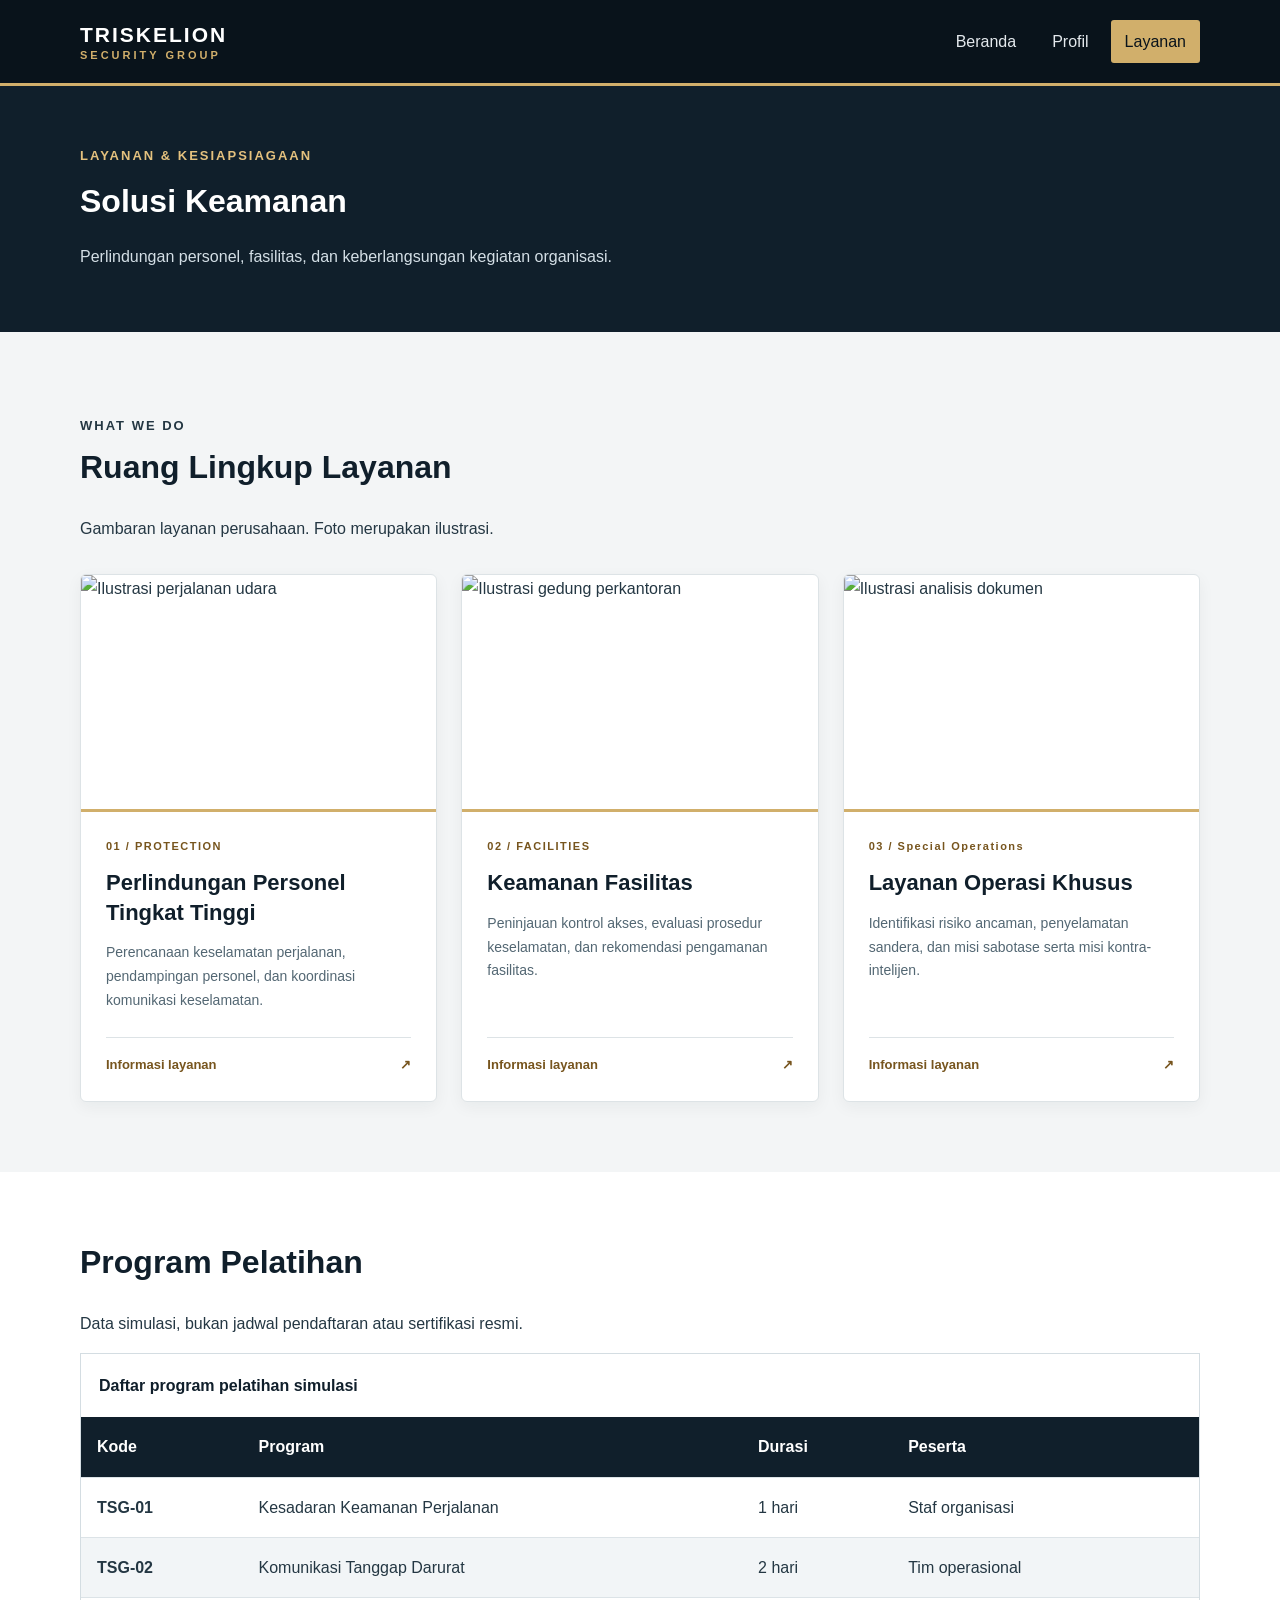
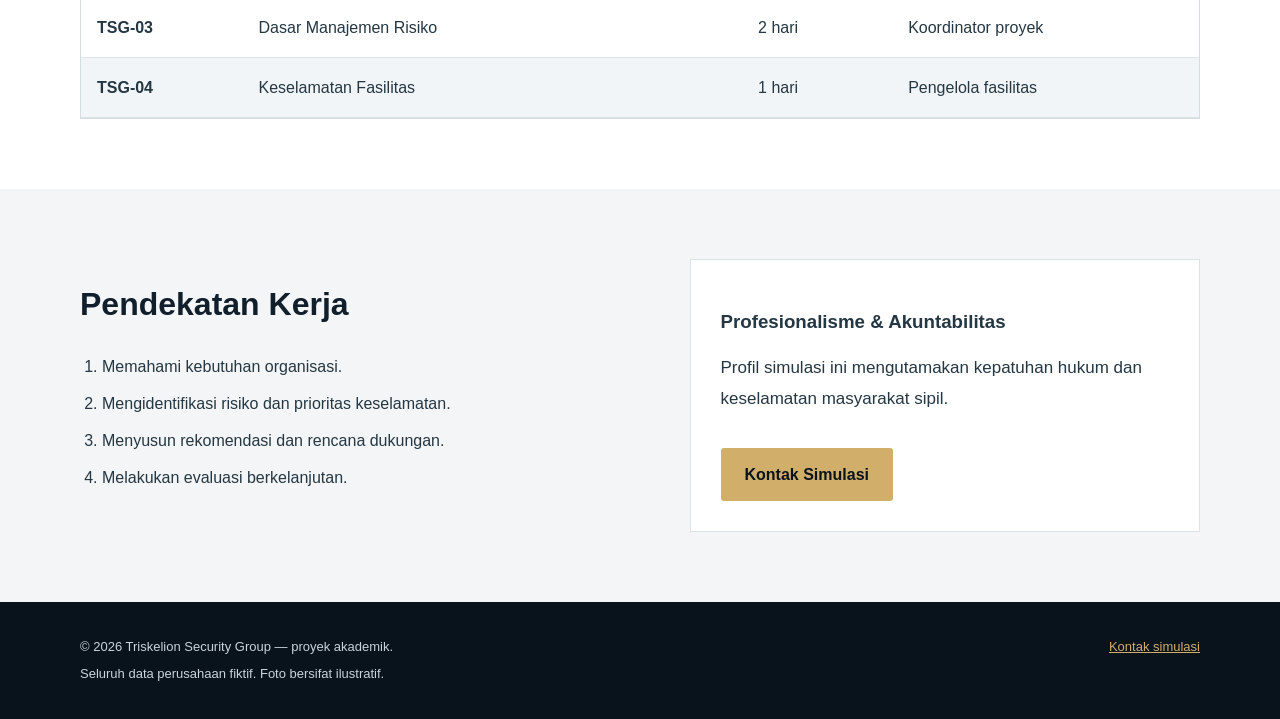
==== layanan.html @ c5c0767a "Add files via upload" ====
<!DOCTYPE html>
<html lang="id">
<head>
    <meta charset="UTF-8">
    <meta name="viewport" content="width=device-width, initial-scale=1">

    <title>Layanan | Triskelion Security Group</title>

    <link rel="stylesheet" href="style.css">
</head>

<body>
    <a class="skip-link" href="#konten">
        Lewati ke konten
    </a>

    <!-- Header -->
    <header class="site-header">
        <div class="container header-inner">

            <a class="brand" href="index.html">
                TRISKELION
                <span>SECURITY GROUP</span>
            </a>

            <nav aria-label="Navigasi utama">
                <a href="index.html">Beranda</a>
                <a href="profil.html">Profil</a>
                <a href="layanan.html" aria-current="page">
                    Layanan
                </a>
            </nav>

        </div>
    </header>

    <!-- Konten Utama -->
    <main id="konten">

        <!-- Judul Halaman -->
        <section class="page-heading">
            <div class="container">

                <p class="eyebrow">
                    Layanan &amp; Kesiapsiagaan
                </p>

                <h1>Solusi Keamanan</h1>

                <p>
                    Perlindungan personel, fasilitas, dan
                    keberlangsungan kegiatan organisasi.
                </p>

            </div>
        </section>

        <!-- Daftar Layanan -->
        <section id="daftar-layanan" class="section">
            <div class="container">

                <p class="eyebrow">WHAT WE DO</p>

                <h2>Ruang Lingkup Layanan</h2>

                <p>
                    Gambaran layanan perusahaan.
                    Foto merupakan ilustrasi.
                </p>

                <div class="cards">

                    <!-- Layanan 1 -->
                    <article class="service-card">

                        <img
                            class="service-image"
                            src="https://images.steamusercontent.com/ugc/22064018964967674/F15FC3710EF5565E9E7D468F56F9765789B783DE/?imw=5000&imh=5000&ima=fit&impolicy=Letterbox&imcolor=%23000000&letterbox=false"
                            alt="Ilustrasi perjalanan udara"
                            width="900"
                            height="600"
                            loading="lazy"
                        >

                        <div class="service-content">

                            <span class="card-number">
                                01 / PROTECTION
                            </span>

                            <h3>Perlindungan Personel Tingkat Tinggi</h3>

                            <p>
                                Perencanaan keselamatan perjalanan,
                                pendampingan personel, dan koordinasi
                                komunikasi keselamatan.
                            </p>

                            <a href="profil.html#kontak">
                                Informasi layanan
                                <span aria-hidden="true">↗</span>
                            </a>

                        </div>
                    </article>

                    <!-- Layanan 2 -->
                    <article class="service-card">

                        <img
                            class="service-image"
                            src="https://images.steamusercontent.com/ugc/22055778834777525/68FD12692650545AEA4F8B4844C490BB27F51218/?imw=5000&imh=5000&ima=fit&impolicy=Letterbox&imcolor=%23000000&letterbox=false"
                            alt="Ilustrasi gedung perkantoran"
                            width="900"
                            height="600"
                            loading="lazy"
                        >

                        <div class="service-content">

                            <span class="card-number">
                                02 / FACILITIES
                            </span>

                            <h3>Keamanan Fasilitas</h3>

                            <p>
                                Peninjauan kontrol akses, evaluasi
                                prosedur keselamatan, dan rekomendasi
                                pengamanan fasilitas.
                            </p>

                            <a href="profil.html#kontak">
                                Informasi layanan
                                <span aria-hidden="true">↗</span>
                            </a>

                        </div>
                    </article>

                    <!-- Layanan 3 -->
                    <article class="service-card">

                        <img
                            class="service-image"
                            src="https://scontent-cgk2-1.xx.fbcdn.net/v/t39.30808-6/533428993_3185999608230452_463466772558959229_n.jpg?stp=dst-jpg_tt6&cstp=mx2048x1152&ctp=s2048x1152&_nc_cat=106&ccb=1-7&_nc_sid=f727a1&_nc_eui2=AeF0JA9vQ9Ovt0RNZ25zZh1ini34-MBJJB-eLfj4wEkkHxS7NZIMg3O3lr8eHGfJoFfIlGL9TCDW0qXz3SmL8dyj&_nc_ohc=PiQ_vxShZlMQ7kNvwEMkpA-&_nc_oc=AdooLE1xzXvPELhQ2lnEap7oZFRF9UNUij4FOZ8TM4TCnRY4TQN5HOiiVqgBmWpYwNgvWXSftDfrBEmT-0Uq8-Se&_nc_zt=23&_nc_ht=scontent-cgk2-1.xx&_nc_gid=7oTXImvB6aTXm4iigLpNgg&_nc_ss=7b2a8&oh=00_AQOFNRpG5vZxbDdGdoQzHl2-xTfs2Kg4q5qufSDm22b53w&oe=6AE01590"
                            alt="Ilustrasi analisis dokumen"
                            width="900"
                            height="600"
                            loading="lazy"
                        >

                        <div class="service-content">

                            <span class="card-number">
                                03 / Special Operations
                            </span>

                            <h3>Layanan Operasi Khusus</h3>

                            <p>
                                Identifikasi risiko ancaman,
                                penyelamatan sandera,
                                dan misi sabotase serta misi kontra-intelijen.
                            </p>

                            <a href="profil.html#kontak">
                                Informasi layanan
                                <span aria-hidden="true">↗</span>
                            </a>

                        </div>
                    </article>

                </div>
            </div>
        </section>

        <!-- Program Pelatihan -->
        <section class="section white" id="program">
            <div class="container">

                <h2>Program Pelatihan</h2>

                <p>
                    Data simulasi, bukan jadwal pendaftaran
                    atau sertifikasi resmi.
                </p>

                <div class="table-wrap">

                    <table>
                        <caption>
                            Daftar program pelatihan simulasi
                        </caption>

                        <thead>
                            <tr>
                                <th scope="col">Kode</th>
                                <th scope="col">Program</th>
                                <th scope="col">Durasi</th>
                                <th scope="col">Peserta</th>
                            </tr>
                        </thead>

                        <tbody>
                            <tr>
                                <th scope="row">TSG-01</th>
                                <td>
                                    Kesadaran Keamanan Perjalanan
                                </td>
                                <td>1 hari</td>
                                <td>Staf organisasi</td>
                            </tr>

                            <tr>
                                <th scope="row">TSG-02</th>
                                <td>
                                    Komunikasi Tanggap Darurat
                                </td>
                                <td>2 hari</td>
                                <td>Tim operasional</td>
                            </tr>

                            <tr>
                                <th scope="row">TSG-03</th>
                                <td>
                                    Dasar Manajemen Risiko
                                </td>
                                <td>2 hari</td>
                                <td>Koordinator proyek</td>
                            </tr>

                            <tr>
                                <th scope="row">TSG-04</th>
                                <td>Keselamatan Fasilitas</td>
                                <td>1 hari</td>
                                <td>Pengelola fasilitas</td>
                            </tr>
                        </tbody>
                    </table>

                </div>
            </div>
        </section>

        <!-- Pendekatan Kerja -->
        <section class="section">
            <div class="container split">

                <div>
                    <h2>Pendekatan Kerja</h2>

                    <ol class="values">
                        <li>
                            Memahami kebutuhan organisasi.
                        </li>

                        <li>
                            Mengidentifikasi risiko dan prioritas
                            keselamatan.
                        </li>

                        <li>
                            Menyusun rekomendasi dan rencana dukungan.
                        </li>

                        <li>
                            Melakukan evaluasi berkelanjutan.
                        </li>
                    </ol>
                </div>

                <!-- Kotak Kontak -->
                <aside class="contact-box">

                    <h3>Profesionalisme &amp; Akuntabilitas</h3>

                    <p>
                        Profil simulasi ini mengutamakan kepatuhan
                        hukum dan keselamatan masyarakat sipil.
                    </p>

                    <a class="button" href="profil.html#kontak">
                        Kontak Simulasi
                    </a>

                </aside>

            </div>
        </section>

    </main>

    <!-- Footer -->
    <footer class="site-footer">
        <div class="container footer-inner">

            <div>
                <p>
                    © 2026 Triskelion Security Group —
                    proyek akademik.
                </p>

                <p>
                    Seluruh data perusahaan fiktif.
                    Foto bersifat ilustratif.
                </p>
            </div>

            <p>
                <a href="profil.html#kontak">
                    Kontak simulasi
                </a>
            </p>

        </div>
    </footer>

</body>
</html>
---- style.css ----
/* =========================================
   1. VARIABEL DAN RESET
========================================= */

:root {
    --navy: #101f2b;
    --dark: #09131b;
    --gold: #d1af6b;
    --paper: #f3f5f6;
    --text: #243743;
}

* {
    box-sizing: border-box;
}

html {
    scroll-behavior: smooth;
}

body {
    margin: 0;
    font-family: Arial, Helvetica, sans-serif;
    color: var(--text);
    line-height: 1.7;
    background: var(--paper);
}

a {
    color: #77551e;
}

img {
    max-width: 100%;
    height: auto;
    display: block;
}

.container {
    width: min(1120px, 90%);
    margin: auto;
}

/* =========================================
   2. SKIP LINK DAN AKSESIBILITAS
========================================= */

.skip-link {
    position: absolute;
    top: -100px;
    left: 10px;
    background: white;
    padding: 12px;
    z-index: 100;
}

.skip-link:focus {
    top: 10px;
}

a:focus-visible {
    outline: 3px solid #2983b5;
    outline-offset: 4px;
}

/* =========================================
   3. HEADER DAN NAVIGASI
========================================= */

.site-header {
    position: relative;
    z-index: 10;
    background: var(--dark);
    color: white;
    border-bottom: 3px solid var(--gold);
}

.header-inner {
    display: flex;
    justify-content: space-between;
    align-items: center;
    gap: 24px;
    padding: 20px 0;
}

.brand {
    color: white;
    text-decoration: none;
    font-size: 21px;
    font-weight: 700;
    letter-spacing: 2px;
    line-height: 1.3;
}

.brand span {
    display: block;
    color: var(--gold);
    font-size: 11px;
    letter-spacing: 3px;
}

nav {
    display: flex;
    flex-wrap: wrap;
    gap: 8px;
}

nav a {
    color: #e4e9ed;
    text-decoration: none;
    padding: 8px 14px;
    border-radius: 3px;
    transition: background 0.2s ease;
}

nav a:hover,
nav a[aria-current="page"] {
    background: var(--gold);
    color: var(--dark);
}

/* =========================================
   4. HERO HALAMAN BERANDA
========================================= */

.hero {
    position: relative;
    display: flex;
    align-items: center;
    min-height: 900px;
    padding: 80px 0;
    overflow: hidden;
    isolation: isolate;
    background: var(--navy);
    color: white;
}

.hero-slideshow {
    position: absolute;
    inset: 0;
    z-index: -2;
}

.hero-slide {
    position: absolute;
    inset: 0;
    background-size: cover;
    background-position: center;
    background-repeat: no-repeat;
    opacity: 0;
    transform: scale(1);
    transition:
        opacity 1.5s ease-in-out,
        transform 7s linear;
}

.hero-slide.slide-1 {
    background-image: url("assets/Triskelion.jpg");
}

.hero-slide.slide-2 {
    background-image: url("assets/Triskelion-2.jpg");
}

.hero-slide.slide-3 {
    background-image: url("assets/Triskelion-3.jpg");
}

.hero-slide.active {
    opacity: 1;
    transform: scale(1.08);
}

.hero-overlay {
    position: absolute;
    inset: 0;
    z-index: -1;
    pointer-events: none;
    background: linear-gradient(
        90deg,
        rgba(9, 19, 27, 0.94) 0%,
        rgba(9, 19, 27, 0.78) 38%,
        rgba(9, 19, 27, 0.40) 68%,
        rgba(9, 19, 27, 0.20) 100%
    );
}

.hero-content {
    position: relative;
    z-index: 1;
    width: min(1120px, 90%);
    margin: 0 auto;
}

.hero h1 {
    max-width: 720px;
    font-size: clamp(36px, 5vw, 58px);
    line-height: 1.12;
    margin: 18px 0 24px;
    color: white;
}

.hero .hero-description {
    max-width: 520px;
    color: #e1e8ed;
    font-size: 17px;
    line-height: 1.85;
}

/* =========================================
   5. JUDUL HALAMAN (Profil/Layanan)
========================================= */

.page-heading {
    padding: 46px 0;
    background: var(--navy);
    color: white;
}

.page-heading h1 {
    font-size: 32px;
    line-height: 1.3;
    margin: 14px 0 20px;
}

.page-heading .eyebrow {
    color: #e4c17e;
}

.page-heading p:last-child {
    max-width: 720px;
    color: #d4dfe6;
}

/* =========================================
   6. HERO PROFIL PERUSAHAAN
========================================= */

.profile-hero {
    position: relative;
    display: flex;
    align-items: center;
    min-height: 600px;
    padding: 80px 0;
    overflow: hidden;
    isolation: isolate;
    background-color: var(--navy);
    background-image:
        linear-gradient(
            90deg,
            rgba(9, 19, 27, 0.96) 0%,
            rgba(9, 19, 27, 0.86) 35%,
            rgba(9, 19, 27, 0.60) 65%,
            rgba(9, 19, 27, 0.30) 100%
        ),
        url("assets/Triskelion\ Profile.jpg");
    background-size: cover;
    background-position: center;
    background-repeat: no-repeat;
    color: white;
}

.profile-overlay {
    position: absolute;
    inset: 0;
    z-index: -1;
    background: linear-gradient(
        0deg,
        rgba(9, 19, 27, 0.40),
        transparent 50%
    );
}

.profile-content {
    position: relative;
    z-index: 1;
    width: min(1120px, 90%);
    margin: 0 auto;
}

.profile-content h2 {
    max-width: 750px;
    color: white;
    font-size: clamp(36px, 5vw, 54px);
    line-height: 1.15;
    margin: 16px 0 28px;
}

.profile-content > p:not(.eyebrow) {
    max-width: 700px;
    color: #e1e8ed;
    font-size: 16px;
    line-height: 1.9;
    margin-bottom: 18px;
}

.profile-vision {
    max-width: 700px;
    margin-top: 30px;
    padding-left: 20px;
    border-left: 3px solid var(--gold);
}

.profile-vision h3 {
    color: var(--gold);
    font-size: 21px;
    margin: 0 0 8px;
}

.profile-vision p {
    color: #e1e8ed;
    margin: 0;
    line-height: 1.8;
}

/* =========================================
   7. TOMBOL
========================================= */

.button {
    display: inline-block;
    background: var(--gold);
    color: var(--dark);
    padding: 13px 24px;
    text-decoration: none;
    font-weight: bold;
    font-size: 16px;
    border-radius: 3px;
    margin-top: 18px;
    transition: background 0.2s ease;
}

.button:hover {
    background: #e3c88f;
}

/* =========================================
   8. BAGIAN UMUM
========================================= */

.section {
    padding: 70px 0;
}

.white {
    background: white;
}

h2 {
    font-size: 32px;
    line-height: 1.3;
    margin-top: 0;
    color: var(--navy);
}

h3 {
    line-height: 1.35;
}

.eyebrow {
    font-size: 13px;
    letter-spacing: 2px;
    text-transform: uppercase;
    font-weight: 700;
    margin-bottom: 10px;
}

.split {
    display: grid;
    grid-template-columns: 1.1fr 1fr;
    gap: 48px;
    align-items: center;
}

.split p {
    margin-top: 0;
    margin-bottom: 16px;
    font-size: 17px;
    line-height: 1.8;
}

/* =========================================
   9. SECTION DENGAN BACKGROUND GAMBAR
   (Tentang Kami & Kapabilitas Utama)
========================================= */

.about-bg,
.capabilities-bg {
    position: relative;
    color: white;
    min-height: 100px;
    display: flex;
    align-items: center;
    background-size: cover;
    background-position: center;
    background-repeat: no-repeat;
    background-attachment: fixed; /*Tambahan Efek Parallax */
}

/* -- Tentang Kami -- */
.about-bg {
    background-color: var(--navy);
    background-image:
         linear-gradient(
            rgba(16, 31, 43, 0.60), 
            rgba(16, 31, 43, 0.60)
        ),
        url("assets/about.jpg");
}

/* -- Kapabilitas Utama -- */
.capabilities-bg {
    background-color: var(--dark);
    background-image:
        linear-gradient(
            rgba(16, 31, 43, 0.60), 
            rgba(16, 31, 43, 0.60)
        ),
        url("assets/Kapabilitas.jpg");
}

/* Warna teks di atas background gelap */
.about-bg h2,
.capabilities-bg h2 {
    color: white;
    font-size: 38px;
    line-height: 1.2;
}

.about-bg .eyebrow,
.capabilities-bg .eyebrow {
    color: var(--gold);
}

.about-bg p,
.capabilities-bg p {
    color: #dce3e7;
    font-size: 17px;
    line-height: 1.85;
}

/* =========================================
   10. KARTU KAPABILITAS
========================================= */

.cards {
    display: grid;
    grid-template-columns: repeat(3, minmax(0, 1fr));
    gap: 24px;
    margin-top: 32px;
}

.card {
    padding: 32px;
    background: white;
    border: 1px solid #dde3e6;
    border-top: 3px solid var(--gold);
    border-radius: 4px;
}

.card h3 {
    margin-top: 10px;
    margin-bottom: 12px;
    font-size: 22px;
}

.card p {
    margin-bottom: 0;
    font-size: 16px;
    line-height: 1.75;
}

.number {
    font-size: 13px;
    color: #77551e;
    font-weight: bold;
    letter-spacing: 2px;
}

/* Kartu transparan (glass) khusus di area Kapabilitas */
.capabilities-bg .card {
    background: rgba(255, 255, 255, 0.10);
    backdrop-filter: blur(8px);
    -webkit-backdrop-filter: blur(8px);
    border: 1px solid rgba(255, 255, 255, 0.20);
    border-top: 3px solid var(--gold);
    color: white;
}

.capabilities-bg .card h3 {
    color: var(--gold);
}

.capabilities-bg .card p {
    color: #e1e8ed;
}

.capabilities-bg .card .number {
    color: #f0d9a8;
}

/* =========================================
   11. PEMBERITAHUAN
========================================= */

.notice {
    background: #f3ead7;
    border-left: 4px solid #987131;
    padding: 18px 22px;
    margin-top: 32px;
    font-size: 15px;
    color: var(--text);
}

/* =========================================
   12. TABEL INFORMASI PERUSAHAAN
========================================= */

.table-wrap {
    overflow-x: auto;
    border: 1px solid #d4dde2;
    background: white;
}

table {
    width: 100%;
    border-collapse: collapse;
    min-width: 640px;
}

caption {
    text-align: left;
    padding: 18px;
    font-weight: bold;
    color: var(--navy);
}

th,
td {
    padding: 16px;
    text-align: left;
    border-bottom: 1px solid #dce3e7;
}

thead {
    background: var(--navy);
    color: white;
}

tbody tr:nth-child(even) {
    background: #f2f5f7;
}

/* =========================================
   13. MISI, NILAI, DAN KONTAK
========================================= */

figure {
    margin: 0;
}

figcaption {
    font-size: 13px;
    margin-top: 10px;
    color: #536773;
}

.values {
    padding-left: 22px;
}

.values li {
    margin-bottom: 10px;
}

.contact-box {
    padding: 30px;
    background: white;
    border: 1px solid #dce3e7;
}

address {
    font-style: normal;
}

/* =========================================
   14. KARTU KHUSUS HALAMAN LAYANAN
========================================= */

#daftar-layanan .cards {
    grid-template-columns: repeat(3, minmax(0, 1fr));
    align-items: stretch;
}

#daftar-layanan .service-card {
    display: flex;
    flex-direction: column;
    min-width: 0;
    padding: 0;
    overflow: hidden;
    background: white;
    border: 1px solid #dde3e6;
    border-radius: 6px;
    box-shadow: 0 5px 16px #101f2b0d;
    transition: transform 0.2s, box-shadow 0.2s;
}

#daftar-layanan .service-card:hover {
    transform: translateY(-5px);
    box-shadow: 0 12px 24px #101f2b1f;
}

#daftar-layanan .service-image {
    display: block;
    flex-shrink: 0;
    width: 100%;
    height: auto;
    aspect-ratio: 3 / 2;
    object-fit: cover;
    border-bottom: 3px solid var(--gold);
}

#daftar-layanan .service-content {
    display: flex;
    flex: 1;
    flex-direction: column;
    padding: 25px;
}

#daftar-layanan .card-number {
    display: block;
    margin-bottom: 12px;
    color: #77551e;
    font-size: 11px;
    font-weight: 700;
    letter-spacing: 1.5px;
}

#daftar-layanan h3 {
    margin: 0 0 14px;
    color: var(--navy);
    font-size: 22px;
}

#daftar-layanan .service-content p {
    margin: 0 0 24px;
    color: #536773;
    font-size: 14px;
}

#daftar-layanan .service-content a {
    display: flex;
    justify-content: space-between;
    gap: 14px;
    margin-top: auto;
    padding-top: 16px;
    border-top: 1px solid #dde3e6;
    text-decoration: none;
    font-size: 13px;
    font-weight: 700;
}

/* =========================================
   15. FOOTER
========================================= */

.site-footer {
    background: var(--dark);
    color: #c8d4db;
    padding: 30px 0;
    font-size: 13px;
}

.site-footer a {
    color: var(--gold);
}

.footer-inner {
    display: flex;
    justify-content: space-between;
    gap: 24px;
}

.site-footer p {
    margin: 4px 0;
}

/* =========================================
   16. RESPONSIVE (TABLET & HP)
========================================= */

@media (max-width: 900px) {
    .about-bg,
    .capabilities-bg {
        min-height: 700px;
    }

    .about-bg h2,
    .capabilities-bg h2 {
        font-size: 32px;
    }
}

@media (max-width: 760px) {

    .header-inner,
    .footer-inner {
        flex-direction: column;
        align-items: flex-start;
    }

    nav {
        width: 100%;
    }

    /* Hero */
    .hero {
        min-height: 600px;
        padding: 60px 0;
        background-position: center;
    }

    .hero-overlay {
        background: linear-gradient(
            90deg,
            rgba(9, 19, 27, 0.92),
            rgba(9, 19, 27, 0.60)
        );
    }

    .hero h1 {
        font-size: clamp(34px, 8vw, 46px);
    }

    .hero .hero-description {
        font-size: 15px;
    }

    /* Profil Hero */
    .profile-hero {
        min-height: 600px;
        padding: 60px 0;
        background-image:
            linear-gradient(
                90deg,
                rgba(9, 19, 27, 0.91),
                rgba(9, 19, 27, 0.72)
            ),
            url("assets/Triskelion.jpg");
        background-position: center;
    }

    .profile-content h2 {
        font-size: clamp(34px, 8vw, 44px);
    }

    .profile-content > p:not(.eyebrow) {
        font-size: 15px;
    }

    /* Section dengan background gambar */
    .about-bg,
    .capabilities-bg {
        min-height: auto;
        padding: 80px 0;
        background-attachment: scroll;
    }

    .about-bg h2,
    .capabilities-bg h2 {
        font-size: 30px;
    }

    .about-bg p,
    .capabilities-bg p {
        font-size: 15px;
    }

    /* Umum */
    .section {
        padding: 50px 0;
    }

    h2 {
        font-size: 26px;
    }

    .split,
    .cards {
        grid-template-columns: 1fr;
        gap: 24px;
    }

    .split p {
        font-size: 16px;
    }

    .card {
        padding: 26px;
    }

    #daftar-layanan .cards {
        grid-template-columns: minmax(0, 1fr);
    }

    .contact-box {
        padding: 22px;
    }
}

/* =========================================
   17. PENGATURAN ANIMASI
========================================= */

@media (prefers-reduced-motion: reduce) {

    html {
        scroll-behavior: auto;
    }

    .hero-slide,
    .hero-slide.active {
        transition: none;
        transform: none;
    }

    .button,
    #daftar-layanan .service-card {
        transition: none;
    }

    #daftar-layanan .service-card:hover {
        transform: none;
    }
}
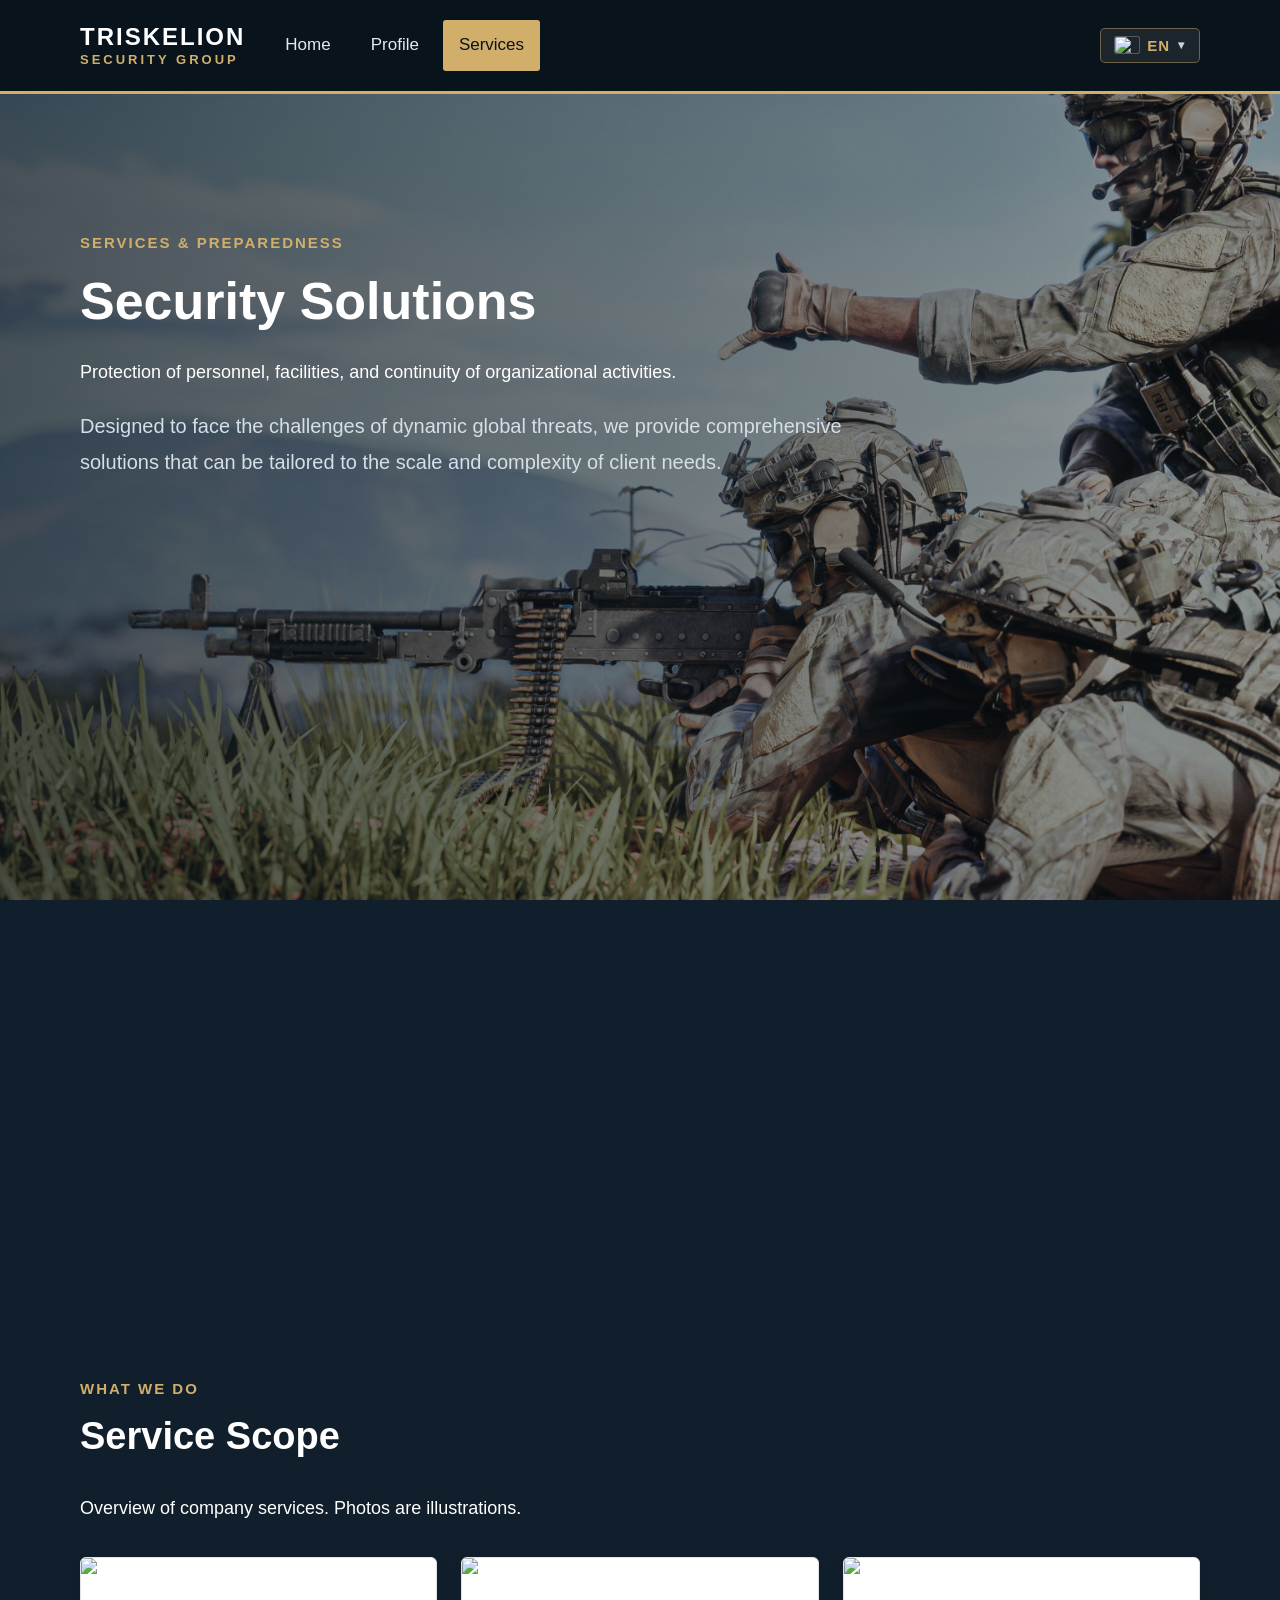
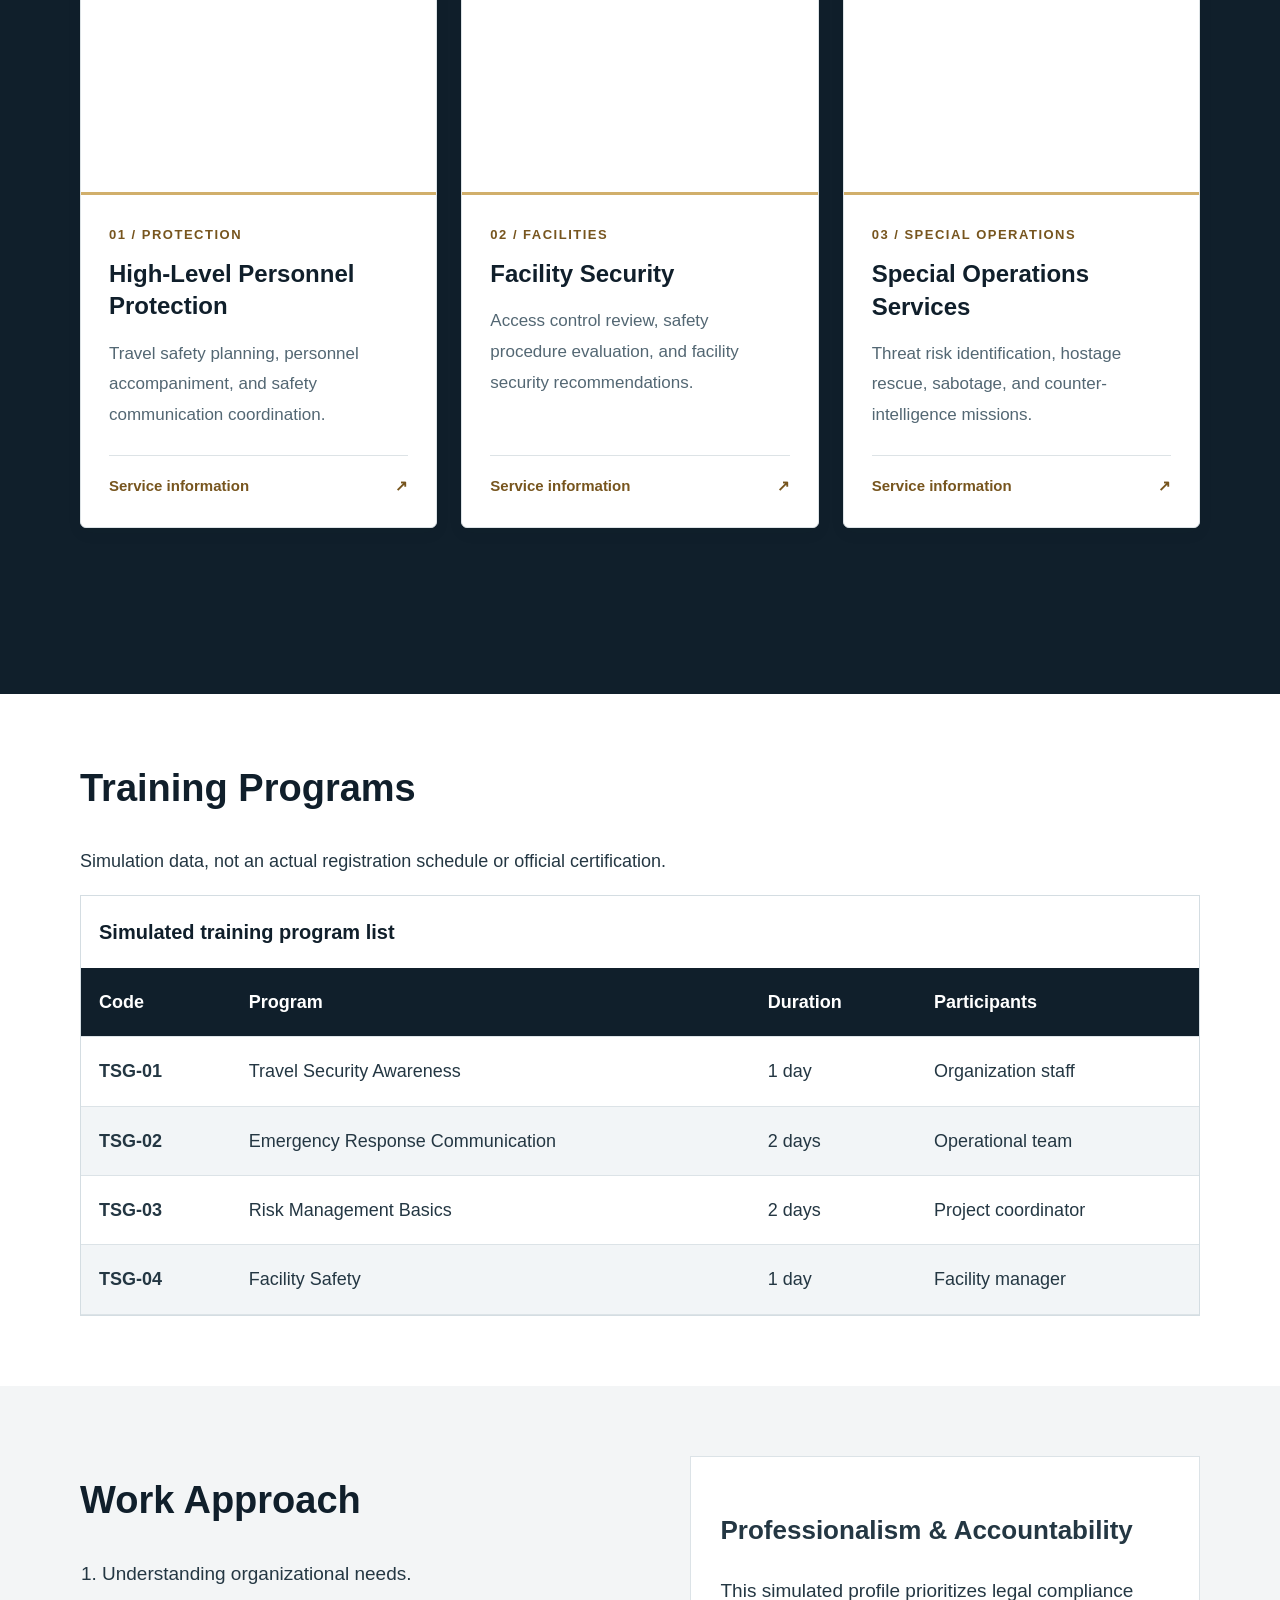
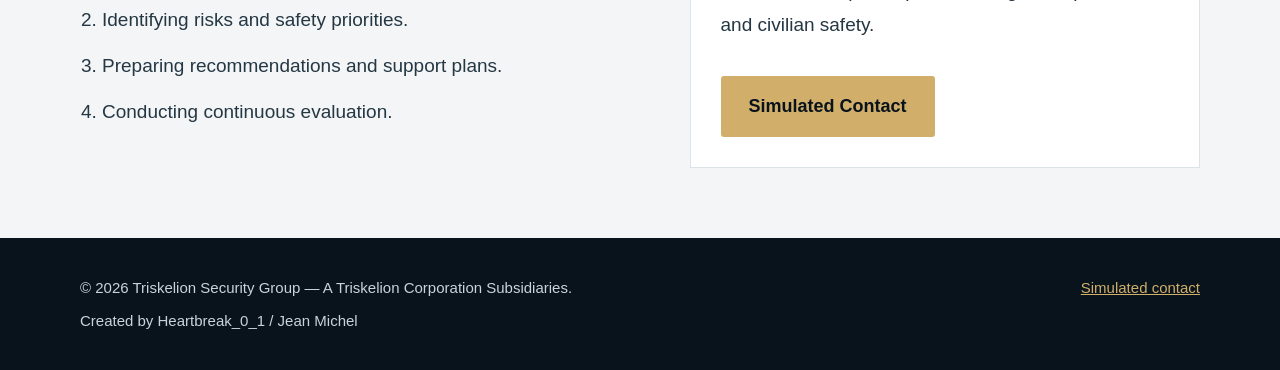
==== commit 42ae64a6: "Add files via upload" ====
--- a/layanan.html
+++ b/layanan.html
@@ -1,322 +1,171 @@
-
 <!DOCTYPE html>
 <html lang="id">
 <head>
     <meta charset="UTF-8">
     <meta name="viewport" content="width=device-width, initial-scale=1">
+    <title>Layanan | Triskelion Security Group</title>
+    <link rel="stylesheet" href="style.css">
+    <script src="lang.js" defer></script>
+</head>
+<body>
+    <a class="skip-link" href="#konten" data-i18n="nav.skip">Lewati ke konten</a>
 
-    <title>Layanan | Triskelion Security Group</title>
-
-    <link rel="stylesheet" href="style.css">
-</head>
-
-<body>
-    <a class="skip-link" href="#konten">
-        Lewati ke konten
-    </a>
-
-    <!-- Header -->
     <header class="site-header">
         <div class="container header-inner">
-
             <a class="brand" href="index.html">
                 TRISKELION
                 <span>SECURITY GROUP</span>
             </a>
 
-            <nav aria-label="Navigasi utama">
-                <a href="index.html">Beranda</a>
-                <a href="profil.html">Profil</a>
-                <a href="layanan.html" aria-current="page">
-                    Layanan
-                </a>
+            <nav aria-label="Navigasi utama" data-i18n-aria="nav.aria">
+                <a href="index.html" data-i18n="nav.home">Beranda</a>
+                <a href="profil.html" data-i18n="nav.profile">Profil</a>
+                <a href="layanan.html" aria-current="page" data-i18n="nav.services">Layanan</a>
             </nav>
 
+            <div class="lang-dropdown" id="lang-dropdown">
+                <button type="button" class="lang-trigger" id="lang-trigger" aria-haspopup="listbox" aria-expanded="false" aria-label="Pilih Bahasa">
+                    <img class="lang-current-flag" id="lang-current-flag" src="https://flagcdn.com/w40/id.png" alt="Indonesia" width="24" height="16">
+                    <span class="lang-current-label" id="lang-current-label">ID</span>
+                    <span class="lang-caret" aria-hidden="true">▾</span>
+                </button>
+                <div class="lang-menu" id="lang-menu" role="listbox" aria-label="Pilih Bahasa" hidden></div>
+            </div>
         </div>
     </header>
 
-    <!-- Konten Utama -->
     <main id="konten">
-
-        <!-- Judul Halaman -->
-        <section class="page-heading">
+        <section class="page-heading-layanan">
             <div class="container">
-
-                <p class="eyebrow">
-                    Layanan &amp; Kesiapsiagaan
+                <p class="eyebrow" data-i18n="layanan.page.eyebrow">Layanan &amp; Kesiapsiagaan</p>
+                <h1 data-i18n="layanan.page.title">Solusi Keamanan</h1>
+                
+                <p data-i18n="layanan.page.desc">
+                    Perlindungan personel, fasilitas, dan keberlangsungan kegiatan organisasi.
                 </p>
-
-                <h1>Solusi Keamanan</h1>
-
-                <p>
-                    Perlindungan personel, fasilitas, dan
-                    keberlangsungan kegiatan organisasi.
+                <!-- Tambahan Deskripsi Baru -->
+                <p class="desc-2" data-i18n="layanan.page.desc2">
+                    Dirancang untuk menghadapi tantangan dinamika ancaman global, kami menyediakan solusi komprehensif yang dapat disesuaikan dengan skala dan kompleksitas kebutuhan klien.
                 </p>
-
             </div>
         </section>
 
-        <!-- Daftar Layanan -->
-        <section id="daftar-layanan" class="section">
+        <section id="daftar-layanan" class="section layanan-bg">
             <div class="container">
-
-                <p class="eyebrow">WHAT WE DO</p>
-
-                <h2>Ruang Lingkup Layanan</h2>
-
-                <p>
-                    Gambaran layanan perusahaan.
-                    Foto merupakan ilustrasi.
-                </p>
+                <p class="eyebrow" data-i18n="layanan.list.eyebrow">APA YANG KAMI LAKUKAN</p>
+                <h2 data-i18n="layanan.list.title">Ruang Lingkup Layanan</h2>
+                <p data-i18n="layanan.list.desc">Gambaran layanan perusahaan. Foto merupakan ilustrasi.</p>
 
                 <div class="cards">
-
-                    <!-- Layanan 1 -->
                     <article class="service-card">
-
-                        <img
-                            class="service-image"
-                            src="https://images.steamusercontent.com/ugc/22064018964967674/F15FC3710EF5565E9E7D468F56F9765789B783DE/?imw=5000&imh=5000&ima=fit&impolicy=Letterbox&imcolor=%23000000&letterbox=false"
-                            alt="Ilustrasi perjalanan udara"
-                            width="900"
-                            height="600"
-                            loading="lazy"
-                        >
-
+                        <img class="service-image" src="https://pbs.twimg.com/media/GWKemZGagAAzxGp?format=jpg&name=4096x4096" alt="Ilustrasi perjalanan udara" data-i18n-alt="layanan.card1.alt" width="900" height="600" loading="lazy">
                         <div class="service-content">
-
-                            <span class="card-number">
-                                01 / PROTECTION
-                            </span>
-
-                            <h3>Perlindungan Personel Tingkat Tinggi</h3>
-
-                            <p>
-                                Perencanaan keselamatan perjalanan,
-                                pendampingan personel, dan koordinasi
-                                komunikasi keselamatan.
-                            </p>
-
-                            <a href="profil.html#kontak">
-                                Informasi layanan
-                                <span aria-hidden="true">↗</span>
-                            </a>
-
+                            <span class="card-number" data-i18n="layanan.card1.num">01 / PERLINDUNGAN</span>
+                            <h3 data-i18n="layanan.card1.title">Perlindungan Personel Tingkat Tinggi</h3>
+                            <p data-i18n="layanan.card1.desc">Perencanaan keselamatan perjalanan, pendampingan personel, dan koordinasi komunikasi keselamatan.</p>
+                            <a href="profil.html#kontak"><span data-i18n="layanan.card.cta">Informasi layanan</span><span aria-hidden="true">↗</span></a>
                         </div>
                     </article>
 
-                    <!-- Layanan 2 -->
                     <article class="service-card">
-
-                        <img
-                            class="service-image"
-                            src="https://images.steamusercontent.com/ugc/22055778834777525/68FD12692650545AEA4F8B4844C490BB27F51218/?imw=5000&imh=5000&ima=fit&impolicy=Letterbox&imcolor=%23000000&letterbox=false"
-                            alt="Ilustrasi gedung perkantoran"
-                            width="900"
-                            height="600"
-                            loading="lazy"
-                        >
-
+                        <img class="service-image" src="https://pbs.twimg.com/media/GClqzRZbsAAyVD1?format=jpg&name=4096x4096" alt="Ilustrasi gedung perkantoran" data-i18n-alt="layanan.card2.alt" width="900" height="600" loading="lazy">
                         <div class="service-content">
-
-                            <span class="card-number">
-                                02 / FACILITIES
-                            </span>
-
-                            <h3>Keamanan Fasilitas</h3>
-
-                            <p>
-                                Peninjauan kontrol akses, evaluasi
-                                prosedur keselamatan, dan rekomendasi
-                                pengamanan fasilitas.
-                            </p>
-
-                            <a href="profil.html#kontak">
-                                Informasi layanan
-                                <span aria-hidden="true">↗</span>
-                            </a>
-
+                            <span class="card-number" data-i18n="layanan.card2.num">02 / FASILITAS</span>
+                            <h3 data-i18n="layanan.card2.title">Keamanan Fasilitas</h3>
+                            <p data-i18n="layanan.card2.desc">Peninjauan kontrol akses, evaluasi prosedur keselamatan, dan rekomendasi pengamanan fasilitas.</p>
+                            <a href="profil.html#kontak"><span data-i18n="layanan.card.cta">Informasi layanan</span><span aria-hidden="true">↗</span></a>
                         </div>
                     </article>
 
-                    <!-- Layanan 3 -->
                     <article class="service-card">
-
-                        <img
-                            class="service-image"
-                            src="https://scontent-cgk2-1.xx.fbcdn.net/v/t39.30808-6/533428993_3185999608230452_463466772558959229_n.jpg?stp=dst-jpg_tt6&cstp=mx2048x1152&ctp=s2048x1152&_nc_cat=106&ccb=1-7&_nc_sid=f727a1&_nc_eui2=AeF0JA9vQ9Ovt0RNZ25zZh1ini34-MBJJB-eLfj4wEkkHxS7NZIMg3O3lr8eHGfJoFfIlGL9TCDW0qXz3SmL8dyj&_nc_ohc=PiQ_vxShZlMQ7kNvwEMkpA-&_nc_oc=AdooLE1xzXvPELhQ2lnEap7oZFRF9UNUij4FOZ8TM4TCnRY4TQN5HOiiVqgBmWpYwNgvWXSftDfrBEmT-0Uq8-Se&_nc_zt=23&_nc_ht=scontent-cgk2-1.xx&_nc_gid=7oTXImvB6aTXm4iigLpNgg&_nc_ss=7b2a8&oh=00_AQOFNRpG5vZxbDdGdoQzHl2-xTfs2Kg4q5qufSDm22b53w&oe=6AE01590"
-                            alt="Ilustrasi analisis dokumen"
-                            width="900"
-                            height="600"
-                            loading="lazy"
-                        >
-
+                        <img class="service-image" src="https://pbs.twimg.com/media/GDKCEcbboAA4OaO?format=jpg&name=4096x4096" alt="Ilustrasi analisis dokumen" data-i18n-alt="layanan.card3.alt" width="900" height="600" loading="lazy">
                         <div class="service-content">
-
-                            <span class="card-number">
-                                03 / Special Operations
-                            </span>
-
-                            <h3>Layanan Operasi Khusus</h3>
-
-                            <p>
-                                Identifikasi risiko ancaman,
-                                penyelamatan sandera,
-                                dan misi sabotase serta misi kontra-intelijen.
-                            </p>
-
-                            <a href="profil.html#kontak">
-                                Informasi layanan
-                                <span aria-hidden="true">↗</span>
-                            </a>
-
+                            <span class="card-number" data-i18n="layanan.card3.num">03 / OPERASI KHUSUS</span>
+                            <h3 data-i18n="layanan.card3.title">Layanan Operasi Khusus</h3>
+                            <p data-i18n="layanan.card3.desc">Identifikasi risiko ancaman, penyelamatan sandera, dan misi sabotase serta misi kontra-intelijen.</p>
+                            <a href="profil.html#kontak"><span data-i18n="layanan.card.cta">Informasi layanan</span><span aria-hidden="true">↗</span></a>
                         </div>
                     </article>
-
                 </div>
             </div>
         </section>
 
-        <!-- Program Pelatihan -->
         <section class="section white" id="program">
             <div class="container">
-
-                <h2>Program Pelatihan</h2>
-
-                <p>
-                    Data simulasi, bukan jadwal pendaftaran
-                    atau sertifikasi resmi.
-                </p>
-
+                <h2 data-i18n="layanan.program.title">Program Pelatihan</h2>
+                <p data-i18n="layanan.program.desc">Data simulasi, bukan jadwal pendaftaran atau sertifikasi resmi.</p>
                 <div class="table-wrap">
-
                     <table>
-                        <caption>
-                            Daftar program pelatihan simulasi
-                        </caption>
-
+                        <caption data-i18n="layanan.program.caption">Daftar program pelatihan simulasi</caption>
                         <thead>
                             <tr>
-                                <th scope="col">Kode</th>
-                                <th scope="col">Program</th>
-                                <th scope="col">Durasi</th>
-                                <th scope="col">Peserta</th>
+                                <th scope="col" data-i18n="layanan.program.th.code">Kode</th>
+                                <th scope="col" data-i18n="layanan.program.th.program">Program</th>
+                                <th scope="col" data-i18n="layanan.program.th.duration">Durasi</th>
+                                <th scope="col" data-i18n="layanan.program.th.participants">Peserta</th>
                             </tr>
                         </thead>
-
                         <tbody>
                             <tr>
                                 <th scope="row">TSG-01</th>
-                                <td>
-                                    Kesadaran Keamanan Perjalanan
-                                </td>
-                                <td>1 hari</td>
-                                <td>Staf organisasi</td>
+                                <td data-i18n="layanan.program.row1.program">Kesadaran Keamanan Perjalanan</td>
+                                <td data-i18n="layanan.program.row1.duration">1 hari</td>
+                                <td data-i18n="layanan.program.row1.participants">Staf organisasi</td>
                             </tr>
-
                             <tr>
                                 <th scope="row">TSG-02</th>
-                                <td>
-                                    Komunikasi Tanggap Darurat
-                                </td>
-                                <td>2 hari</td>
-                                <td>Tim operasional</td>
+                                <td data-i18n="layanan.program.row2.program">Komunikasi Tanggap Darurat</td>
+                                <td data-i18n="layanan.program.row2.duration">2 hari</td>
+                                <td data-i18n="layanan.program.row2.participants">Tim operasional</td>
                             </tr>
-
                             <tr>
                                 <th scope="row">TSG-03</th>
-                                <td>
-                                    Dasar Manajemen Risiko
-                                </td>
-                                <td>2 hari</td>
-                                <td>Koordinator proyek</td>
+                                <td data-i18n="layanan.program.row3.program">Dasar Manajemen Risiko</td>
+                                <td data-i18n="layanan.program.row3.duration">2 hari</td>
+                                <td data-i18n="layanan.program.row3.participants">Koordinator proyek</td>
                             </tr>
-
                             <tr>
                                 <th scope="row">TSG-04</th>
-                                <td>Keselamatan Fasilitas</td>
-                                <td>1 hari</td>
-                                <td>Pengelola fasilitas</td>
+                                <td data-i18n="layanan.program.row4.program">Keselamatan Fasilitas</td>
+                                <td data-i18n="layanan.program.row4.duration">1 hari</td>
+                                <td data-i18n="layanan.program.row4.participants">Pengelola fasilitas</td>
                             </tr>
                         </tbody>
                     </table>
-
                 </div>
             </div>
         </section>
 
-        <!-- Pendekatan Kerja -->
         <section class="section">
             <div class="container split">
-
                 <div>
-                    <h2>Pendekatan Kerja</h2>
-
+                    <h2 data-i18n="layanan.approach.title">Pendekatan Kerja</h2>
                     <ol class="values">
-                        <li>
-                            Memahami kebutuhan organisasi.
-                        </li>
-
-                        <li>
-                            Mengidentifikasi risiko dan prioritas
-                            keselamatan.
-                        </li>
-
-                        <li>
-                            Menyusun rekomendasi dan rencana dukungan.
-                        </li>
-
-                        <li>
-                            Melakukan evaluasi berkelanjutan.
-                        </li>
+                        <li data-i18n="layanan.approach.li1">Memahami kebutuhan organisasi.</li>
+                        <li data-i18n="layanan.approach.li2">Mengidentifikasi risiko dan prioritas keselamatan.</li>
+                        <li data-i18n="layanan.approach.li3">Menyusun rekomendasi dan rencana dukungan.</li>
+                        <li data-i18n="layanan.approach.li4">Melakukan evaluasi berkelanjutan.</li>
                     </ol>
                 </div>
-
-                <!-- Kotak Kontak -->
                 <aside class="contact-box">
-
-                    <h3>Profesionalisme &amp; Akuntabilitas</h3>
-
-                    <p>
-                        Profil simulasi ini mengutamakan kepatuhan
-                        hukum dan keselamatan masyarakat sipil.
-                    </p>
-
-                    <a class="button" href="profil.html#kontak">
-                        Kontak Simulasi
-                    </a>
-
+                    <h3 data-i18n="layanan.aside.title">Profesionalisme &amp; Akuntabilitas</h3>
+                    <p data-i18n="layanan.aside.desc">Profil simulasi ini mengutamakan kepatuhan hukum dan keselamatan masyarakat sipil.</p>
+                    <a class="button" href="profil.html#kontak" data-i18n="layanan.aside.cta">Kontak Simulasi</a>
                 </aside>
-
             </div>
         </section>
-
     </main>
 
-    <!-- Footer -->
     <footer class="site-footer">
         <div class="container footer-inner">
-
             <div>
-                <p>
-                    © 2026 Triskelion Security Group —
-                    proyek akademik.
-                </p>
-
-                <p>
-                    Seluruh data perusahaan fiktif.
-                    Foto bersifat ilustratif.
-                </p>
+                <p data-i18n="footer.copy">© 2026 Triskelion Security Group — A Triskelion Corporation Subsidiaries.</p>
+                <p data-i18n="footer.credit">Created by Heartbreak_0_1 / Jean Michel</p>
             </div>
-
             <p>
-                <a href="profil.html#kontak">
-                    Kontak simulasi
-                </a>
+                <a href="profil.html#kontak" data-i18n="footer.contact">Kontak simulasi</a>
             </p>
-
         </div>
     </footer>
-
 </body>
-</html>
+</html>
--- a/style.css
+++ b/style.css
@@ -22,7 +22,9 @@
     margin: 0;
     font-family: Arial, Helvetica, sans-serif;
     color: var(--text);
-    line-height: 1.7;
+    /* Font dasar diperbesar dari 1.7 menjadi 1.8 */
+    font-size: 18px;
+    line-height: 1.8;
     background: var(--paper);
 }
 
@@ -69,7 +71,7 @@
 
 .site-header {
     position: relative;
-    z-index: 10;
+    z-index: 100;
     background: var(--dark);
     color: white;
     border-bottom: 3px solid var(--gold);
@@ -81,12 +83,13 @@
     align-items: center;
     gap: 24px;
     padding: 20px 0;
+    flex-wrap: wrap;
 }
 
 .brand {
     color: white;
     text-decoration: none;
-    font-size: 21px;
+    font-size: 24px; /* Diperbesar */
     font-weight: 700;
     letter-spacing: 2px;
     line-height: 1.3;
@@ -95,7 +98,7 @@
 .brand span {
     display: block;
     color: var(--gold);
-    font-size: 11px;
+    font-size: 13px; /* Diperbesar */
     letter-spacing: 3px;
 }
 
@@ -108,7 +111,8 @@
 nav a {
     color: #e4e9ed;
     text-decoration: none;
-    padding: 8px 14px;
+    padding: 10px 16px; /* Padding ditambah */
+    font-size: 17px; /* Diperbesar */
     border-radius: 3px;
     transition: background 0.2s ease;
 }
@@ -120,7 +124,7 @@
 }
 
 /* =========================================
-   4. HERO HALAMAN BERANDA
+   4. HERO HALAMAN BERANDA (SLIDESHOW)
 ========================================= */
 
 .hero {
@@ -149,22 +153,12 @@
     background-repeat: no-repeat;
     opacity: 0;
     transform: scale(1);
-    transition:
-        opacity 1.5s ease-in-out,
-        transform 7s linear;
-}
-
-.hero-slide.slide-1 {
-    background-image: url("assets/Triskelion.jpg");
-}
-
-.hero-slide.slide-2 {
-    background-image: url("assets/Triskelion-2.jpg");
-}
-
-.hero-slide.slide-3 {
-    background-image: url("assets/Triskelion-3.jpg");
-}
+    transition: opacity 1.5s ease-in-out, transform 7s linear;
+}
+
+.hero-slide.slide-1 { background-image: url("./assets/Triskelion.jpg"); }
+.hero-slide.slide-2 { background-image: url("./assets/Triskelion-2.jpg"); }
+.hero-slide.slide-3 { background-image: url("./assets/Triskelion-3.jpg"); }
 
 .hero-slide.active {
     opacity: 1;
@@ -176,13 +170,7 @@
     inset: 0;
     z-index: -1;
     pointer-events: none;
-    background: linear-gradient(
-        90deg,
-        rgba(9, 19, 27, 0.94) 0%,
-        rgba(9, 19, 27, 0.78) 38%,
-        rgba(9, 19, 27, 0.40) 68%,
-        rgba(9, 19, 27, 0.20) 100%
-    );
+    background: linear-gradient(90deg, rgba(9, 19, 27, 0.94) 0%, rgba(9, 19, 27, 0.78) 38%, rgba(9, 19, 27, 0.40) 68%, rgba(9, 19, 27, 0.20) 100%);
 }
 
 .hero-content {
@@ -193,82 +181,131 @@
 }
 
 .hero h1 {
-    max-width: 720px;
-    font-size: clamp(36px, 5vw, 58px);
-    line-height: 1.12;
+    max-width: 800px;
+    font-size: clamp(40px, 6vw, 68px); /* Diperbesar */
+    line-height: 1.1;
     margin: 18px 0 24px;
     color: white;
 }
 
 .hero .hero-description {
-    max-width: 520px;
+    max-width: 580px;
     color: #e1e8ed;
-    font-size: 17px;
+    font-size: 19px; /* Diperbesar */
     line-height: 1.85;
 }
 
 /* =========================================
-   5. JUDUL HALAMAN (Profil/Layanan)
-========================================= */
-
-.page-heading {
-    padding: 46px 0;
-    background: var(--navy);
-    color: white;
-}
-
-.page-heading h1 {
-    font-size: 32px;
-    line-height: 1.3;
-    margin: 14px 0 20px;
-}
-
-.page-heading .eyebrow {
-    color: #e4c17e;
-}
-
-.page-heading p:last-child {
-    max-width: 720px;
-    color: #d4dfe6;
-}
-
-/* =========================================
-   6. HERO PROFIL PERUSAHAAN
-========================================= */
-
-.profile-hero {
+   5. JUDUL HALAMAN - PROFIL (Terpisah)
+========================================= */
+
+.page-heading-profil {
     position: relative;
-    display: flex;
-    align-items: center;
-    min-height: 600px;
-    padding: 80px 0;
-    overflow: hidden;
+    min-height: 1100px;
+    padding: 120px 0;
+    color: white;
     isolation: isolate;
     background-color: var(--navy);
     background-image:
-        linear-gradient(
-            90deg,
-            rgba(9, 19, 27, 0.96) 0%,
-            rgba(9, 19, 27, 0.86) 35%,
-            rgba(9, 19, 27, 0.60) 65%,
-            rgba(9, 19, 27, 0.30) 100%
-        ),
-        url("assets/Triskelion\ Profile.jpg");
+        linear-gradient(90deg, rgba(9, 19, 27, 0.70) 0%, rgba(9, 19, 27, 0.55) 50%, rgba(9, 19, 27, 0.40) 100%),
+        url("./assets/profil.jpg"); 
+    background-size: cover;
+    background-position: bottom;
+    background-repeat: no-repeat;
+    background-attachment: fixed;
+}
+
+.page-heading-profil h1 {
+    font-size: 52px; /* Diperbesar */
+    line-height: 1.2;
+    margin: 14px 0 24px;
+    color: white;
+}
+
+.page-heading-profil .eyebrow {
+    color: var(--gold);
+    font-size: 15px;
+}
+
+.page-heading-profil p:last-child,
+.page-heading-profil p.desc-2 {
+    max-width: 800px;
+    color: #d4dfe6;
+    font-size: 20px; /* Diperbesar */
+    line-height: 1.8;
+    margin-bottom: 14px;
+}
+
+/* =========================================
+   6. JUDUL HALAMAN - LAYANAN (Terpisah)
+========================================= */
+
+.page-heading-layanan {
+    position: relative;
+    min-height: 1100px;
+    padding: 120px 0;
+    color: white;
+    isolation: isolate;
+    background-color: var(--navy);
+    background-image:
+        linear-gradient(90deg, rgba(9, 19, 27, 0.70) 0%, rgba(9, 19, 27, 0.55) 50%, rgba(9, 19, 27, 0.40) 100%),
+        url("./assets/layanan-judul.jpg"); 
     background-size: cover;
     background-position: center;
     background-repeat: no-repeat;
-    color: white;
+    background-attachment: fixed;
+}
+
+.page-heading-layanan h1 {
+    font-size: 52px; /* Diperbesar */
+    line-height: 1.2;
+    margin: 14px 0 24px;
+    color: white;
+}
+
+.page-heading-layanan .eyebrow {
+    color: var(--gold);
+    font-size: 15px;
+}
+
+.page-heading-layanan p:last-child,
+.page-heading-layanan p.desc-2 {
+    max-width: 800px;
+    color: #d4dfe6;
+    font-size: 20px; /* Diperbesar */
+    line-height: 1.8;
+    margin-bottom: 14px;
+}
+
+/* =========================================
+   7. HERO PROFIL PERUSAHAAN (Parallax)
+========================================= */
+
+.profile-hero {
+    position: relative;
+    display: flex;
+    align-items: center;
+    min-height: 1100px;
+    padding: 100px 0;
+    overflow: hidden;
+    isolation: isolate;
+    color: white;
+    background-color: var(--navy);
+    background-image:
+        linear-gradient(90deg, rgba(9, 19, 27, 0.70) 0%, rgba(9, 19, 27, 0.55) 50%, rgba(9, 19, 27, 0.40) 100%),
+        url("./assets/profil-about.jpg");
+    background-size: cover;
+    background-position: center;
+    background-repeat: no-repeat;
+    background-attachment: fixed;
 }
 
 .profile-overlay {
     position: absolute;
     inset: 0;
     z-index: -1;
-    background: linear-gradient(
-        0deg,
-        rgba(9, 19, 27, 0.40),
-        transparent 50%
-    );
+    pointer-events: none;
+    background: linear-gradient(0deg, rgba(9, 19, 27, 0.50), transparent 50%);
 }
 
 .profile-content {
@@ -279,23 +316,23 @@
 }
 
 .profile-content h2 {
-    max-width: 750px;
-    color: white;
-    font-size: clamp(36px, 5vw, 54px);
+    max-width: 800px;
+    color: white;
+    font-size: clamp(40px, 6vw, 60px); /* Diperbesar */
     line-height: 1.15;
     margin: 16px 0 28px;
 }
 
 .profile-content > p:not(.eyebrow) {
-    max-width: 700px;
+    max-width: 800px;
     color: #e1e8ed;
-    font-size: 16px;
+    font-size: 19px; /* Diperbesar */
     line-height: 1.9;
     margin-bottom: 18px;
 }
 
 .profile-vision {
-    max-width: 700px;
+    max-width: 800px;
     margin-top: 30px;
     padding-left: 20px;
     border-left: 3px solid var(--gold);
@@ -303,28 +340,29 @@
 
 .profile-vision h3 {
     color: var(--gold);
-    font-size: 21px;
+    font-size: 26px; /* Diperbesar */
     margin: 0 0 8px;
 }
 
 .profile-vision p {
     color: #e1e8ed;
     margin: 0;
+    font-size: 19px; /* Diperbesar */
     line-height: 1.8;
 }
 
 /* =========================================
-   7. TOMBOL
+   8. TOMBOL
 ========================================= */
 
 .button {
     display: inline-block;
     background: var(--gold);
     color: var(--dark);
-    padding: 13px 24px;
+    padding: 14px 28px;
     text-decoration: none;
     font-weight: bold;
-    font-size: 16px;
+    font-size: 18px; /* Diperbesar */
     border-radius: 3px;
     margin-top: 18px;
     transition: background 0.2s ease;
@@ -335,7 +373,7 @@
 }
 
 /* =========================================
-   8. BAGIAN UMUM
+   9. BAGIAN UMUM
 ========================================= */
 
 .section {
@@ -347,18 +385,19 @@
 }
 
 h2 {
-    font-size: 32px;
+    font-size: 38px; /* Diperbesar */
     line-height: 1.3;
     margin-top: 0;
     color: var(--navy);
 }
 
 h3 {
+    font-size: 26px; /* Diperbesar */
     line-height: 1.35;
 }
 
 .eyebrow {
-    font-size: 13px;
+    font-size: 15px; /* Diperbesar */
     letter-spacing: 2px;
     text-transform: uppercase;
     font-weight: 700;
@@ -375,55 +414,45 @@
 .split p {
     margin-top: 0;
     margin-bottom: 16px;
-    font-size: 17px;
+    font-size: 19px; /* Diperbesar */
     line-height: 1.8;
 }
 
 /* =========================================
-   9. SECTION DENGAN BACKGROUND GAMBAR
-   (Tentang Kami & Kapabilitas Utama)
+   10. SECTION BACKGROUND GAMBAR (Beranda)
 ========================================= */
 
 .about-bg,
 .capabilities-bg {
     position: relative;
     color: white;
-    min-height: 100px;
+    min-height: 1100px;
     display: flex;
     align-items: center;
     background-size: cover;
     background-position: center;
     background-repeat: no-repeat;
-    background-attachment: fixed; /*Tambahan Efek Parallax */
-}
-
-/* -- Tentang Kami -- */
+    background-attachment: fixed;
+}
+
 .about-bg {
     background-color: var(--navy);
     background-image:
-         linear-gradient(
-            rgba(16, 31, 43, 0.60), 
-            rgba(16, 31, 43, 0.60)
-        ),
-        url("assets/about.jpg");
-}
-
-/* -- Kapabilitas Utama -- */
+        linear-gradient(rgba(16, 31, 43, 0.60), rgba(16, 31, 43, 0.60)),
+        url("./assets/about.jpg");
+}
+
 .capabilities-bg {
     background-color: var(--dark);
     background-image:
-        linear-gradient(
-            rgba(16, 31, 43, 0.60), 
-            rgba(16, 31, 43, 0.60)
-        ),
-        url("assets/Kapabilitas.jpg");
-}
-
-/* Warna teks di atas background gelap */
+        linear-gradient(rgba(16, 31, 43, 0.60), rgba(16, 31, 43, 0.60)),
+        url("./assets/Kapabilitas.jpg");
+}
+
 .about-bg h2,
 .capabilities-bg h2 {
     color: white;
-    font-size: 38px;
+    font-size: 44px; /* Diperbesar */
     line-height: 1.2;
 }
 
@@ -435,12 +464,12 @@
 .about-bg p,
 .capabilities-bg p {
     color: #dce3e7;
-    font-size: 17px;
+    font-size: 19px; /* Diperbesar */
     line-height: 1.85;
 }
 
 /* =========================================
-   10. KARTU KAPABILITAS
+   11. KARTU KAPABILITAS (Beranda)
 ========================================= */
 
 .cards {
@@ -461,23 +490,22 @@
 .card h3 {
     margin-top: 10px;
     margin-bottom: 12px;
-    font-size: 22px;
+    font-size: 26px; /* Diperbesar */
 }
 
 .card p {
     margin-bottom: 0;
-    font-size: 16px;
+    font-size: 18px; /* Diperbesar */
     line-height: 1.75;
 }
 
 .number {
-    font-size: 13px;
+    font-size: 15px; /* Diperbesar */
     color: #77551e;
     font-weight: bold;
     letter-spacing: 2px;
 }
 
-/* Kartu transparan (glass) khusus di area Kapabilitas */
 .capabilities-bg .card {
     background: rgba(255, 255, 255, 0.10);
     backdrop-filter: blur(8px);
@@ -487,20 +515,12 @@
     color: white;
 }
 
-.capabilities-bg .card h3 {
-    color: var(--gold);
-}
-
-.capabilities-bg .card p {
-    color: #e1e8ed;
-}
-
-.capabilities-bg .card .number {
-    color: #f0d9a8;
-}
-
-/* =========================================
-   11. PEMBERITAHUAN
+.capabilities-bg .card h3 { color: var(--gold); }
+.capabilities-bg .card p { color: #e1e8ed; }
+.capabilities-bg .card .number { color: #f0d9a8; }
+
+/* =========================================
+   12. PEMBERITAHUAN & TABEL
 ========================================= */
 
 .notice {
@@ -508,13 +528,9 @@
     border-left: 4px solid #987131;
     padding: 18px 22px;
     margin-top: 32px;
-    font-size: 15px;
+    font-size: 17px; /* Diperbesar */
     color: var(--text);
 }
-
-/* =========================================
-   12. TABEL INFORMASI PERUSAHAAN
-========================================= */
 
 .table-wrap {
     overflow-x: auto;
@@ -532,13 +548,14 @@
     text-align: left;
     padding: 18px;
     font-weight: bold;
+    font-size: 20px; /* Diperbesar */
     color: var(--navy);
 }
 
-th,
-td {
-    padding: 16px;
+th, td {
+    padding: 18px; /* Diperbesar padding */
     text-align: left;
+    font-size: 18px; /* Diperbesar */
     border-bottom: 1px solid #dce3e7;
 }
 
@@ -555,23 +572,16 @@
    13. MISI, NILAI, DAN KONTAK
 ========================================= */
 
-figure {
-    margin: 0;
-}
+figure { margin: 0; }
 
 figcaption {
-    font-size: 13px;
+    font-size: 15px;
     margin-top: 10px;
     color: #536773;
 }
 
-.values {
-    padding-left: 22px;
-}
-
-.values li {
-    margin-bottom: 10px;
-}
+.values { padding-left: 22px; }
+.values li { margin-bottom: 12px; font-size: 19px; }
 
 .contact-box {
     padding: 30px;
@@ -579,9 +589,7 @@
     border: 1px solid #dce3e7;
 }
 
-address {
-    font-style: normal;
-}
+address { font-style: normal; font-size: 18px; }
 
 /* =========================================
    14. KARTU KHUSUS HALAMAN LAYANAN
@@ -624,28 +632,28 @@
     display: flex;
     flex: 1;
     flex-direction: column;
-    padding: 25px;
+    padding: 28px;
 }
 
 #daftar-layanan .card-number {
     display: block;
     margin-bottom: 12px;
     color: #77551e;
-    font-size: 11px;
+    font-size: 13px; /* Diperbesar */
     font-weight: 700;
     letter-spacing: 1.5px;
 }
 
 #daftar-layanan h3 {
-    margin: 0 0 14px;
+    margin: 0 0 16px;
     color: var(--navy);
-    font-size: 22px;
+    font-size: 24px; /* Diperbesar */
 }
 
 #daftar-layanan .service-content p {
     margin: 0 0 24px;
     color: #536773;
-    font-size: 14px;
+    font-size: 17px; /* Diperbesar */
 }
 
 #daftar-layanan .service-content a {
@@ -656,24 +664,57 @@
     padding-top: 16px;
     border-top: 1px solid #dde3e6;
     text-decoration: none;
-    font-size: 13px;
+    font-size: 15px; /* Diperbesar */
     font-weight: 700;
 }
 
 /* =========================================
-   15. FOOTER
+   15. BACKGROUND LAYANAN (PARALLAX)
+========================================= */
+
+.layanan-bg {
+    position: relative;
+    color: white;
+    min-height: 1100px;
+    display: flex;
+    align-items: center;
+    background-color: var(--navy);
+    background-image:
+        linear-gradient(90deg, rgba(9, 19, 27, 0.70) 0%, rgba(9, 19, 27, 0.55) 50%, rgba(9, 19, 27, 0.40) 100%),
+        url("./assets/layanan-bg.jpg"); 
+    background-size: cover;
+    background-position: center;
+    background-repeat: no-repeat;
+    background-attachment: fixed;
+}
+
+.layanan-bg h2,
+.layanan-bg h2 + p {
+    color: white;
+}
+
+.layanan-bg .eyebrow {
+    color: var(--gold);
+}
+
+.layanan-bg .service-card {
+    background: rgba(255, 255, 255, 0.95);
+    backdrop-filter: blur(5px);
+    -webkit-backdrop-filter: blur(5px);
+}
+
+/* =========================================
+   16. FOOTER
 ========================================= */
 
 .site-footer {
     background: var(--dark);
     color: #c8d4db;
     padding: 30px 0;
-    font-size: 13px;
-}
-
-.site-footer a {
-    color: var(--gold);
-}
+    font-size: 15px; /* Diperbesar */
+}
+
+.site-footer a { color: var(--gold); }
 
 .footer-inner {
     display: flex;
@@ -681,155 +722,193 @@
     gap: 24px;
 }
 
-.site-footer p {
-    margin: 4px 0;
-}
-
-/* =========================================
-   16. RESPONSIVE (TABLET & HP)
+.site-footer p { margin: 6px 0; }
+
+/* =========================================
+   17. RESPONSIVE (TABLET & HP)
 ========================================= */
 
 @media (max-width: 900px) {
-    .about-bg,
-    .capabilities-bg {
-        min-height: 700px;
-    }
-
-    .about-bg h2,
-    .capabilities-bg h2 {
-        font-size: 32px;
-    }
+    .about-bg, .capabilities-bg { min-height: 700px; }
+    .about-bg h2, .capabilities-bg h2 { font-size: 34px; }
 }
 
 @media (max-width: 760px) {
-
-    .header-inner,
-    .footer-inner {
-        flex-direction: column;
-        align-items: flex-start;
-    }
-
-    nav {
-        width: 100%;
-    }
-
-    /* Hero */
+    .header-inner, .footer-inner { flex-direction: column; align-items: flex-start; }
+    nav { width: 100%; }
+
     .hero {
         min-height: 600px;
         padding: 60px 0;
         background-position: center;
     }
 
-    .hero-overlay {
-        background: linear-gradient(
-            90deg,
-            rgba(9, 19, 27, 0.92),
-            rgba(9, 19, 27, 0.60)
-        );
+    .hero-overlay { background: linear-gradient(90deg, rgba(9, 19, 27, 0.92), rgba(9, 19, 27, 0.60)); }
+    .hero h1 { font-size: clamp(34px, 8vw, 46px); }
+    .hero .hero-description { font-size: 17px; }
+
+    .page-heading-profil, .page-heading-layanan {
+        padding: 80px 0;
+        min-height: auto;
+        background-attachment: scroll;
     }
-
-    .hero h1 {
-        font-size: clamp(34px, 8vw, 46px);
-    }
-
-    .hero .hero-description {
-        font-size: 15px;
-    }
-
-    /* Profil Hero */
+    .page-heading-profil h1, .page-heading-layanan h1 { font-size: 36px; }
+    .page-heading-profil p:last-child, .page-heading-layanan p:last-child,
+    .page-heading-profil p.desc-2, .page-heading-layanan p.desc-2 { font-size: 18px; }
+
     .profile-hero {
-        min-height: 600px;
-        padding: 60px 0;
-        background-image:
-            linear-gradient(
-                90deg,
-                rgba(9, 19, 27, 0.91),
-                rgba(9, 19, 27, 0.72)
-            ),
-            url("assets/Triskelion.jpg");
+        min-height: auto;
+        padding: 80px 0;
+        background-attachment: scroll;
+        background-image: linear-gradient(90deg, rgba(9, 19, 27, 0.92), rgba(9, 19, 27, 0.75)), url("./assets/Triskelion\ Profile.jpg");
         background-position: center;
     }
 
-    .profile-content h2 {
-        font-size: clamp(34px, 8vw, 44px);
-    }
-
-    .profile-content > p:not(.eyebrow) {
-        font-size: 15px;
-    }
-
-    /* Section dengan background gambar */
-    .about-bg,
-    .capabilities-bg {
+    .profile-content h2 { font-size: clamp(32px, 8vw, 44px); }
+    .profile-content > p:not(.eyebrow) { font-size: 17px; }
+
+    .about-bg, .capabilities-bg {
         min-height: auto;
         padding: 80px 0;
         background-attachment: scroll;
     }
-
-    .about-bg h2,
-    .capabilities-bg h2 {
-        font-size: 30px;
+    .about-bg h2, .capabilities-bg h2 { font-size: 32px; }
+    .about-bg p, .capabilities-bg p { font-size: 17px; }
+
+    .section { padding: 50px 0; }
+    h2 { font-size: 30px; }
+    .split, .cards { grid-template-columns: 1fr; gap: 24px; }
+    .split p { font-size: 17px; }
+    .card { padding: 26px; }
+
+    #daftar-layanan .cards { grid-template-columns: minmax(0, 1fr); }
+    .contact-box { padding: 22px; }
+
+    .layanan-bg {
+        min-height: auto;
+        padding: 60px 0;
+        background-attachment: scroll; 
     }
-
-    .about-bg p,
-    .capabilities-bg p {
-        font-size: 15px;
-    }
-
-    /* Umum */
-    .section {
-        padding: 50px 0;
-    }
-
-    h2 {
-        font-size: 26px;
-    }
-
-    .split,
-    .cards {
-        grid-template-columns: 1fr;
-        gap: 24px;
-    }
-
-    .split p {
-        font-size: 16px;
-    }
-
-    .card {
-        padding: 26px;
-    }
-
-    #daftar-layanan .cards {
-        grid-template-columns: minmax(0, 1fr);
-    }
-
-    .contact-box {
-        padding: 22px;
-    }
-}
-
-/* =========================================
-   17. PENGATURAN ANIMASI
+}
+
+/* =========================================
+   18. PENGATURAN ANIMASI
 ========================================= */
 
 @media (prefers-reduced-motion: reduce) {
-
-    html {
-        scroll-behavior: auto;
-    }
-
-    .hero-slide,
-    .hero-slide.active {
-        transition: none;
-        transform: none;
-    }
-
-    .button,
-    #daftar-layanan .service-card {
-        transition: none;
-    }
-
-    #daftar-layanan .service-card:hover {
-        transform: none;
-    }
+    html { scroll-behavior: auto; }
+    .hero-slide, .hero-slide.active { transition: none; transform: none; }
+    .button, #daftar-layanan .service-card { transition: none; }
+    #daftar-layanan .service-card:hover { transform: none; }
+}
+
+/* =========================================
+   19. LANGUAGE DROPDOWN
+========================================= */
+
+.lang-dropdown {
+    position: relative;
+    margin-left: auto;
+    z-index: 100;
+}
+
+.lang-trigger {
+    display: flex;
+    align-items: center;
+    gap: 8px;
+    background: rgba(255, 255, 255, 0.08);
+    color: white;
+    border: 1px solid rgba(209, 175, 107, 0.45);
+    border-radius: 5px;
+    padding: 8px 14px;
+    font-family: inherit;
+    font-size: 15px;
+    font-weight: 700;
+    letter-spacing: 1px;
+    cursor: pointer;
+    transition: background 0.2s ease, border-color 0.2s ease;
+}
+
+.lang-trigger:hover, .lang-trigger:focus-visible {
+    background: rgba(209, 175, 107, 0.22);
+    border-color: var(--gold);
+    outline: none;
+}
+
+.lang-trigger .lang-current-flag {
+    width: 24px;
+    height: 16px;
+    object-fit: cover;
+    border-radius: 2px;
+    box-shadow: 0 0 0 1px rgba(255, 255, 255, 0.25);
+    display: block;
+}
+
+.lang-trigger .lang-current-label { color: var(--gold); min-width: 22px; text-align: left; }
+.lang-trigger .lang-caret { font-size: 12px; color: #c8d4db; transition: transform 0.2s ease; }
+.lang-dropdown.open .lang-caret { transform: rotate(180deg); }
+
+.lang-menu {
+    position: absolute;
+    top: calc(100% + 8px);
+    right: 0;
+    z-index: 999;
+    min-width: 240px;
+    max-height: 350px;
+    overflow-y: auto;
+    background: var(--dark);
+    border: 1px solid rgba(209, 175, 107, 0.35);
+    border-radius: 6px;
+    padding: 6px;
+    box-shadow: 0 10px 30px rgba(0, 0, 0, 0.5);
+}
+
+.lang-menu[hidden] { display: none !important; }
+
+.lang-option {
+    display: flex;
+    align-items: center;
+    gap: 10px;
+    width: 100%;
+    padding: 10px 12px;
+    background: transparent;
+    border: none;
+    border-radius: 4px;
+    color: #e1e8ed;
+    font-family: inherit;
+    font-size: 16px;
+    text-align: left;
+    cursor: pointer;
+    transition: background 0.15s ease, color 0.15s ease;
+}
+
+.lang-option:hover, .lang-option:focus-visible {
+    background: rgba(209, 175, 107, 0.18);
+    color: white;
+    outline: none;
+}
+
+.lang-option.active { background: var(--gold); color: var(--dark); }
+.lang-option.active .lang-code { color: var(--dark); opacity: 0.75; }
+
+.lang-option .lang-flag {
+    width: 24px;
+    height: 16px;
+    object-fit: cover;
+    border-radius: 2px;
+    box-shadow: 0 0 0 1px rgba(255, 255, 255, 0.18);
+    flex-shrink: 0;
+    display: block;
+}
+
+.lang-option .lang-name { flex: 1; text-align: left; }
+.lang-option .lang-code { font-size: 12px; font-weight: 700; letter-spacing: 1px; color: var(--gold); opacity: 0.85; }
+
+.lang-menu::-webkit-scrollbar { width: 6px; }
+.lang-menu::-webkit-scrollbar-thumb { background: rgba(209, 175, 107, 0.4); border-radius: 3px; }
+
+@media (max-width: 760px) {
+    .lang-dropdown { width: 100%; margin-top: 10px; margin-left: 0; }
+    .lang-trigger { width: 100%; justify-content: space-between; }
+    .lang-menu { left: 0; right: 0; min-width: 0; }
 }
